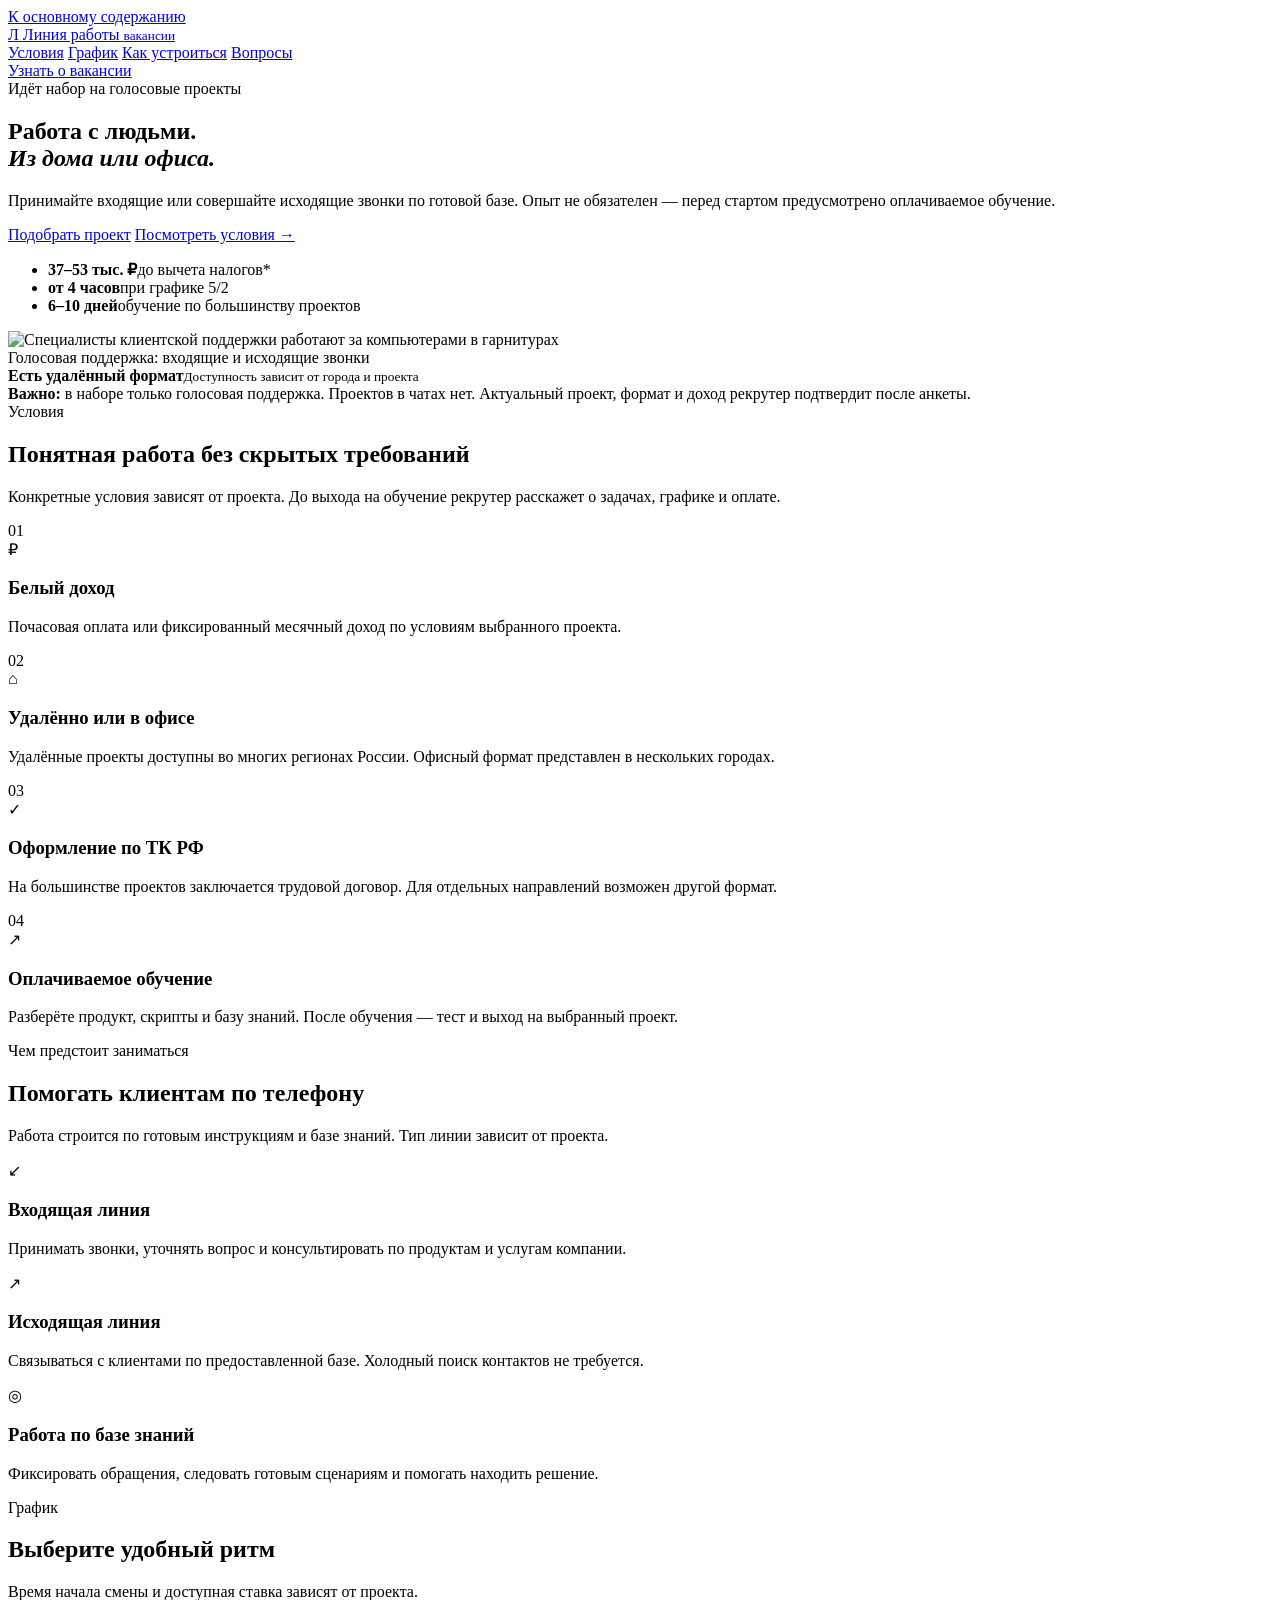
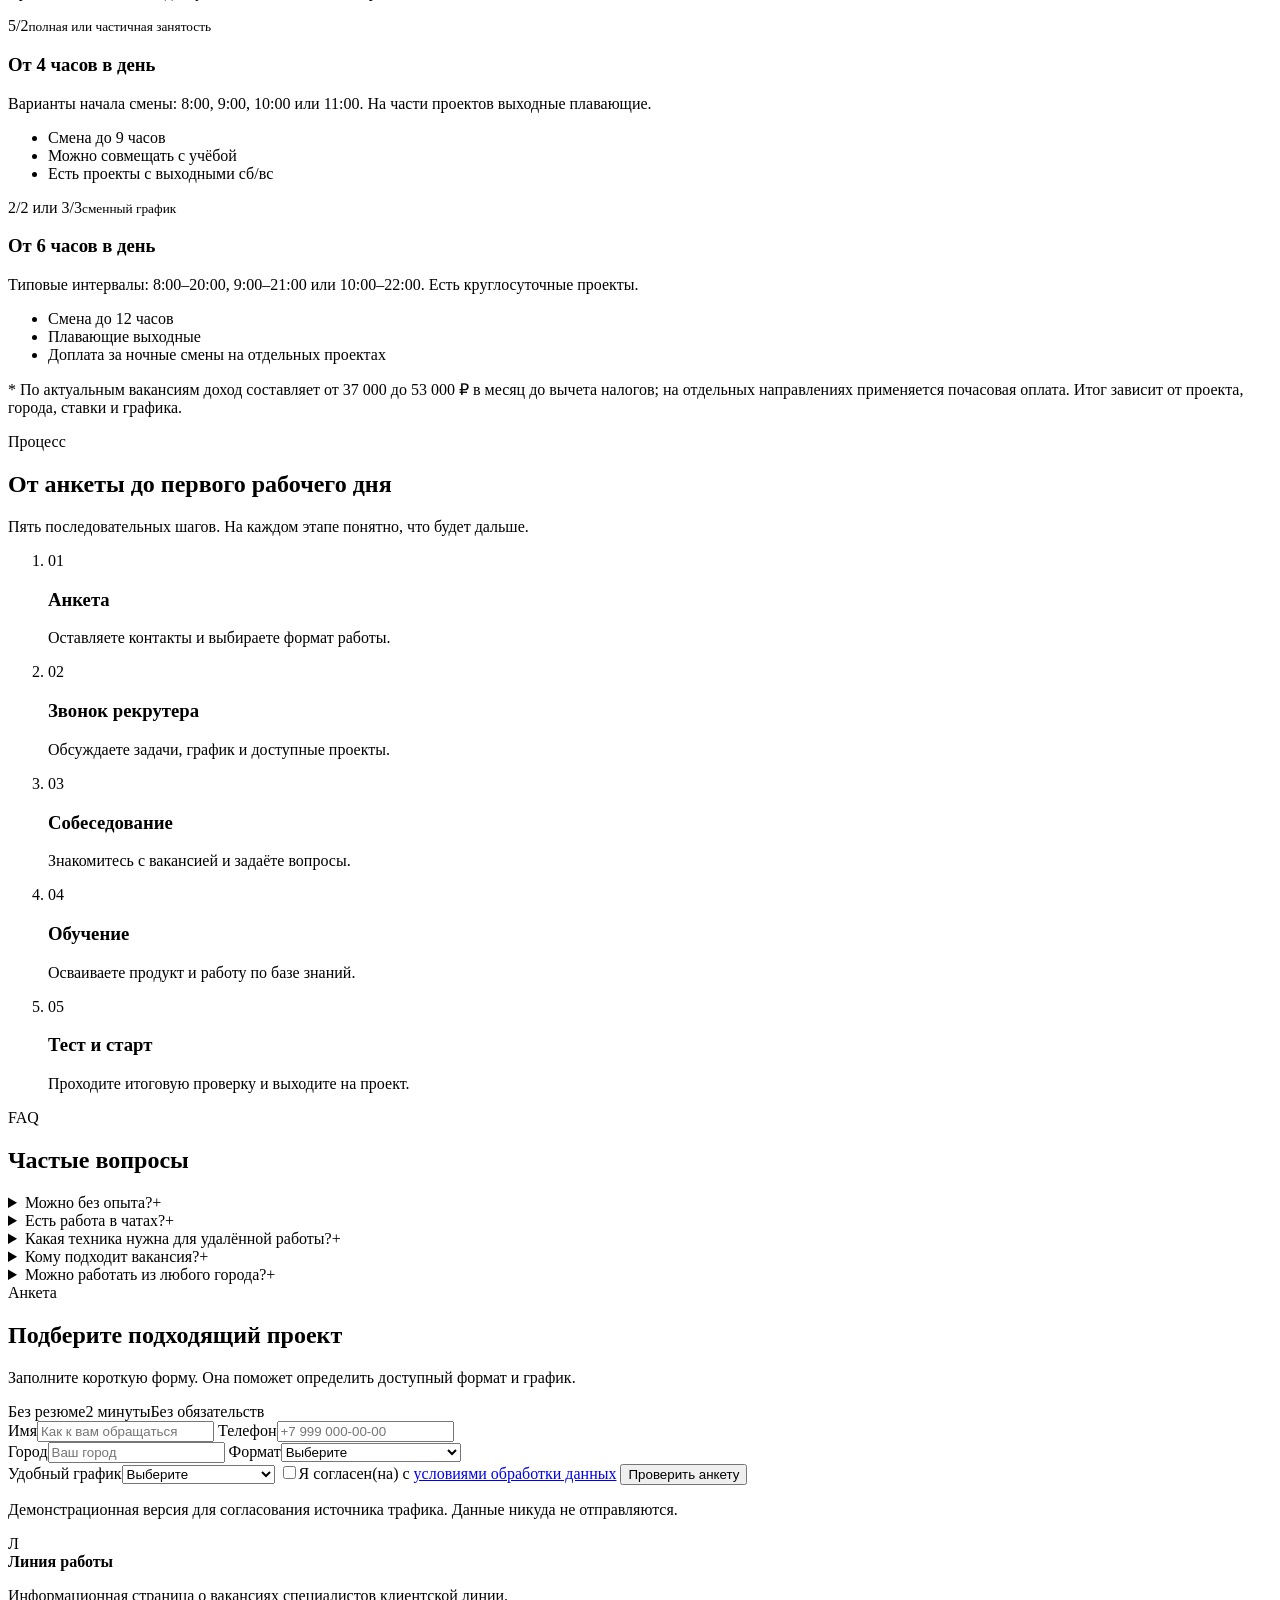
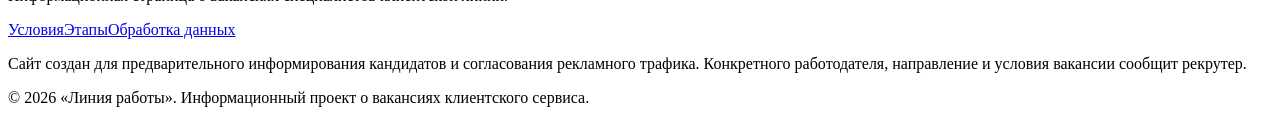
==== index.html @ 948e5751 "Добавить index.html" ====
<!doctype html>
<html lang="ru">
<head>
  <meta charset="utf-8">
  <meta name="viewport" content="width=device-width, initial-scale=1">
  <meta name="description" content="Вакансии специалистов клиентской линии: удалённо или в офисе, официальное оформление, оплачиваемое обучение и гибкий график.">
  <title>Линия работы — вакансии клиентского сервиса</title>
  <link rel="preconnect" href="https://fonts.googleapis.com">
  <link rel="preconnect" href="https://fonts.gstatic.com" crossorigin>
  <link href="https://fonts.googleapis.com/css2?family=Manrope:wght@400;500;600;700;800&display=swap" rel="stylesheet">
  <link rel="icon" type="image/svg+xml" href="data:image/svg+xml,%3Csvg xmlns='http://www.w3.org/2000/svg' viewBox='0 0 64 64'%3E%3Crect width='64' height='64' rx='16' fill='%23105C4A'/%3E%3Cpath d='M17 35a15 15 0 0 1 30 0v9a6 6 0 0 1-6 6h-5v-7h4v-8a8 8 0 0 0-16 0v8h4v7h-5a6 6 0 0 1-6-6z' fill='white'/%3E%3C/svg%3E">
  <link rel="stylesheet" href="styles.css">
</head>
<body>
  <a class="skip-link" href="#main">К основному содержанию</a>

  <header class="site-header">
    <a class="brand" href="#top" aria-label="В начало страницы">
      <span class="brand-mark" aria-hidden="true">Л</span>
      <span>Линия работы <small>вакансии</small></span>
    </a>
    <nav aria-label="Основная навигация">
      <a href="#conditions">Условия</a>
      <a href="#schedule">График</a>
      <a href="#steps">Как устроиться</a>
      <a href="#faq">Вопросы</a>
    </nav>
    <a class="button button-small" href="#application">Узнать о вакансии</a>
  </header>

  <main id="main">
    <section class="hero" id="top">
      <div class="hero-copy">
        <div class="eyebrow"><span></span> Идёт набор на голосовые проекты</div>
        <h1>Работа с людьми.<br><em>Из дома или офиса.</em></h1>
        <p class="hero-lead">Принимайте входящие или совершайте исходящие звонки по готовой базе. Опыт не обязателен — перед стартом предусмотрено оплачиваемое обучение.</p>
        <div class="hero-actions">
          <a class="button" href="#application">Подобрать проект</a>
          <a class="text-link" href="#conditions">Посмотреть условия <span>→</span></a>
        </div>
        <ul class="hero-facts" aria-label="Главные условия">
          <li><strong>37–53 тыс. ₽</strong><span>до вычета налогов*</span></li>
          <li><strong>от 4 часов</strong><span>при графике 5/2</span></li>
          <li><strong>6–10 дней</strong><span>обучение по большинству проектов</span></li>
        </ul>
      </div>

      <div class="hero-visual">
        <div class="photo-frame">
          <img src="assets/support-team-v2.png" alt="Специалисты клиентской поддержки работают за компьютерами в гарнитурах" width="1536" height="1024">
          <div class="photo-caption">Голосовая поддержка: входящие и исходящие звонки</div>
        </div>
        <div class="availability-card">
          <span class="availability-dot" aria-hidden="true"></span>
          <div><strong>Есть удалённый формат</strong><small>Доступность зависит от города и проекта</small></div>
        </div>
        <div class="wave-card" aria-hidden="true">
          <span></span><span></span><span></span><span></span><span></span><span></span><span></span>
        </div>
      </div>
    </section>

    <section class="notice" aria-label="Важная информация">
      <strong>Важно:</strong> в наборе только голосовая поддержка. Проектов в чатах нет. Актуальный проект, формат и доход рекрутер подтвердит после анкеты.
    </section>

    <section class="section" id="conditions">
      <div class="section-heading">
        <div><span class="kicker">Условия</span><h2>Понятная работа без скрытых требований</h2></div>
        <p>Конкретные условия зависят от проекта. До выхода на обучение рекрутер расскажет о задачах, графике и оплате.</p>
      </div>
      <div class="benefit-grid">
        <article class="benefit-card featured">
          <span class="card-number">01</span>
          <div class="icon-circle" aria-hidden="true">₽</div>
          <h3>Белый доход</h3>
          <p>Почасовая оплата или фиксированный месячный доход по условиям выбранного проекта.</p>
        </article>
        <article class="benefit-card">
          <span class="card-number">02</span>
          <div class="icon-circle" aria-hidden="true">⌂</div>
          <h3>Удалённо или в офисе</h3>
          <p>Удалённые проекты доступны во многих регионах России. Офисный формат представлен в нескольких городах.</p>
        </article>
        <article class="benefit-card">
          <span class="card-number">03</span>
          <div class="icon-circle" aria-hidden="true">✓</div>
          <h3>Оформление по ТК РФ</h3>
          <p>На большинстве проектов заключается трудовой договор. Для отдельных направлений возможен другой формат.</p>
        </article>
        <article class="benefit-card">
          <span class="card-number">04</span>
          <div class="icon-circle" aria-hidden="true">↗</div>
          <h3>Оплачиваемое обучение</h3>
          <p>Разберёте продукт, скрипты и базу знаний. После обучения — тест и выход на выбранный проект.</p>
        </article>
      </div>
    </section>

    <section class="section work-section">
      <div class="work-intro">
        <span class="kicker">Чем предстоит заниматься</span>
        <h2>Помогать клиентам по телефону</h2>
        <p>Работа строится по готовым инструкциям и базе знаний. Тип линии зависит от проекта.</p>
      </div>
      <div class="task-list">
        <article>
          <div class="task-icon"><span>↙</span></div>
          <div><h3>Входящая линия</h3><p>Принимать звонки, уточнять вопрос и консультировать по продуктам и услугам компании.</p></div>
        </article>
        <article>
          <div class="task-icon"><span>↗</span></div>
          <div><h3>Исходящая линия</h3><p>Связываться с клиентами по предоставленной базе. Холодный поиск контактов не требуется.</p></div>
        </article>
        <article>
          <div class="task-icon"><span>◎</span></div>
          <div><h3>Работа по базе знаний</h3><p>Фиксировать обращения, следовать готовым сценариям и помогать находить решение.</p></div>
        </article>
      </div>
    </section>

    <section class="section schedule-section" id="schedule">
      <div class="section-heading compact">
        <div><span class="kicker">График</span><h2>Выберите удобный ритм</h2></div>
        <p>Время начала смены и доступная ставка зависят от проекта.</p>
      </div>
      <div class="schedule-grid">
        <article class="schedule-card">
          <div class="schedule-top"><span>5/2</span><small>полная или частичная занятость</small></div>
          <h3>От 4 часов в день</h3>
          <p>Варианты начала смены: 8:00, 9:00, 10:00 или 11:00. На части проектов выходные плавающие.</p>
          <ul><li>Смена до 9 часов</li><li>Можно совмещать с учёбой</li><li>Есть проекты с выходными сб/вс</li></ul>
        </article>
        <article class="schedule-card dark">
          <div class="schedule-top"><span>2/2 или 3/3</span><small>сменный график</small></div>
          <h3>От 6 часов в день</h3>
          <p>Типовые интервалы: 8:00–20:00, 9:00–21:00 или 10:00–22:00. Есть круглосуточные проекты.</p>
          <ul><li>Смена до 12 часов</li><li>Плавающие выходные</li><li>Доплата за ночные смены на отдельных проектах</li></ul>
        </article>
      </div>
      <p class="fine-print">* По актуальным вакансиям доход составляет от 37 000 до 53 000 ₽ в месяц до вычета налогов; на отдельных направлениях применяется почасовая оплата. Итог зависит от проекта, города, ставки и графика.</p>
    </section>

    <section class="section steps-section" id="steps">
      <div class="section-heading compact">
        <div><span class="kicker">Процесс</span><h2>От анкеты до первого рабочего дня</h2></div>
        <p>Пять последовательных шагов. На каждом этапе понятно, что будет дальше.</p>
      </div>
      <ol class="steps">
        <li><span>01</span><div><h3>Анкета</h3><p>Оставляете контакты и выбираете формат работы.</p></div></li>
        <li><span>02</span><div><h3>Звонок рекрутера</h3><p>Обсуждаете задачи, график и доступные проекты.</p></div></li>
        <li><span>03</span><div><h3>Собеседование</h3><p>Знакомитесь с вакансией и задаёте вопросы.</p></div></li>
        <li><span>04</span><div><h3>Обучение</h3><p>Осваиваете продукт и работу по базе знаний.</p></div></li>
        <li><span>05</span><div><h3>Тест и старт</h3><p>Проходите итоговую проверку и выходите на проект.</p></div></li>
      </ol>
    </section>

    <section class="section faq-section" id="faq">
      <div class="section-heading compact">
        <div><span class="kicker">FAQ</span><h2>Частые вопросы</h2></div>
      </div>
      <div class="faq-list">
        <details><summary>Можно без опыта?<span>+</span></summary><p>Да. Для стартовых позиций предусмотрено обучение. Важны грамотная речь, базовое владение компьютером и готовность общаться с людьми.</p></details>
        <details><summary>Есть работа в чатах?<span>+</span></summary><p>Нет. В рамках этого набора доступны только голосовые проекты: входящие, исходящие или смешанные звонки.</p></details>
        <details><summary>Какая техника нужна для удалённой работы?<span>+</span></summary><p>Нужны компьютер или ноутбук, гарнитура и стабильный интернет. Точные технические требования сообщит рекрутер по выбранному проекту.</p></details>
        <details><summary>Кому подходит вакансия?<span>+</span></summary><p>Большинство проектов рассчитано на кандидатов от 18 до 50 лет. Для отдельных направлений диапазон и дополнительные требования могут отличаться.</p></details>
        <details><summary>Можно работать из любого города?<span>+</span></summary><p>Удалённый формат доступен во многих городах России, но есть регионы-исключения. Рекрутер проверит доступность по вашему городу.</p></details>
      </div>
    </section>

    <section class="application-section" id="application">
      <div class="application-copy">
        <span class="kicker light">Анкета</span>
        <h2>Подберите подходящий проект</h2>
        <p>Заполните короткую форму. Она поможет определить доступный формат и график.</p>
        <div class="application-points"><span>Без резюме</span><span>2 минуты</span><span>Без обязательств</span></div>
      </div>
      <form class="application-form" id="lead-form" novalidate>
        <div class="form-row">
          <label>Имя<input type="text" name="name" autocomplete="name" placeholder="Как к вам обращаться" required></label>
          <label>Телефон<input type="tel" name="phone" autocomplete="tel" inputmode="tel" placeholder="+7 999 000-00-00" required></label>
        </div>
        <div class="form-row">
          <label>Город<input type="text" name="city" autocomplete="address-level2" placeholder="Ваш город" required></label>
          <label>Формат<select name="format" required><option value="">Выберите</option><option>Удалённо</option><option>В офисе</option><option>Готов(а) рассмотреть оба</option></select></label>
        </div>
        <label>Удобный график<select name="schedule" required><option value="">Выберите</option><option>5/2</option><option>2/2</option><option>3/3</option><option>Частичная занятость</option></select></label>
        <label class="consent"><input type="checkbox" name="consent" required><span>Я согласен(на) с <a href="privacy.html">условиями обработки данных</a></span></label>
        <button class="button submit-button" type="submit">Проверить анкету</button>
        <p class="form-note">Демонстрационная версия для согласования источника трафика. Данные никуда не отправляются.</p>
        <div class="form-message" id="form-message" role="status" aria-live="polite"></div>
      </form>
    </section>
  </main>

  <footer>
    <div class="footer-brand"><span class="brand-mark" aria-hidden="true">Л</span><div><strong>Линия работы</strong><p>Информационная страница о вакансиях специалистов клиентской линии.</p></div></div>
    <div class="footer-links"><a href="#conditions">Условия</a><a href="#steps">Этапы</a><a href="privacy.html">Обработка данных</a></div>
    <p class="disclaimer">Сайт создан для предварительного информирования кандидатов и согласования рекламного трафика. Конкретного работодателя, направление и условия вакансии сообщит рекрутер.</p>
    <p class="copyright">© 2026 «Линия работы». Информационный проект о вакансиях клиентского сервиса.</p>
  </footer>

  <script src="script.js"></script>
</body>
</html>
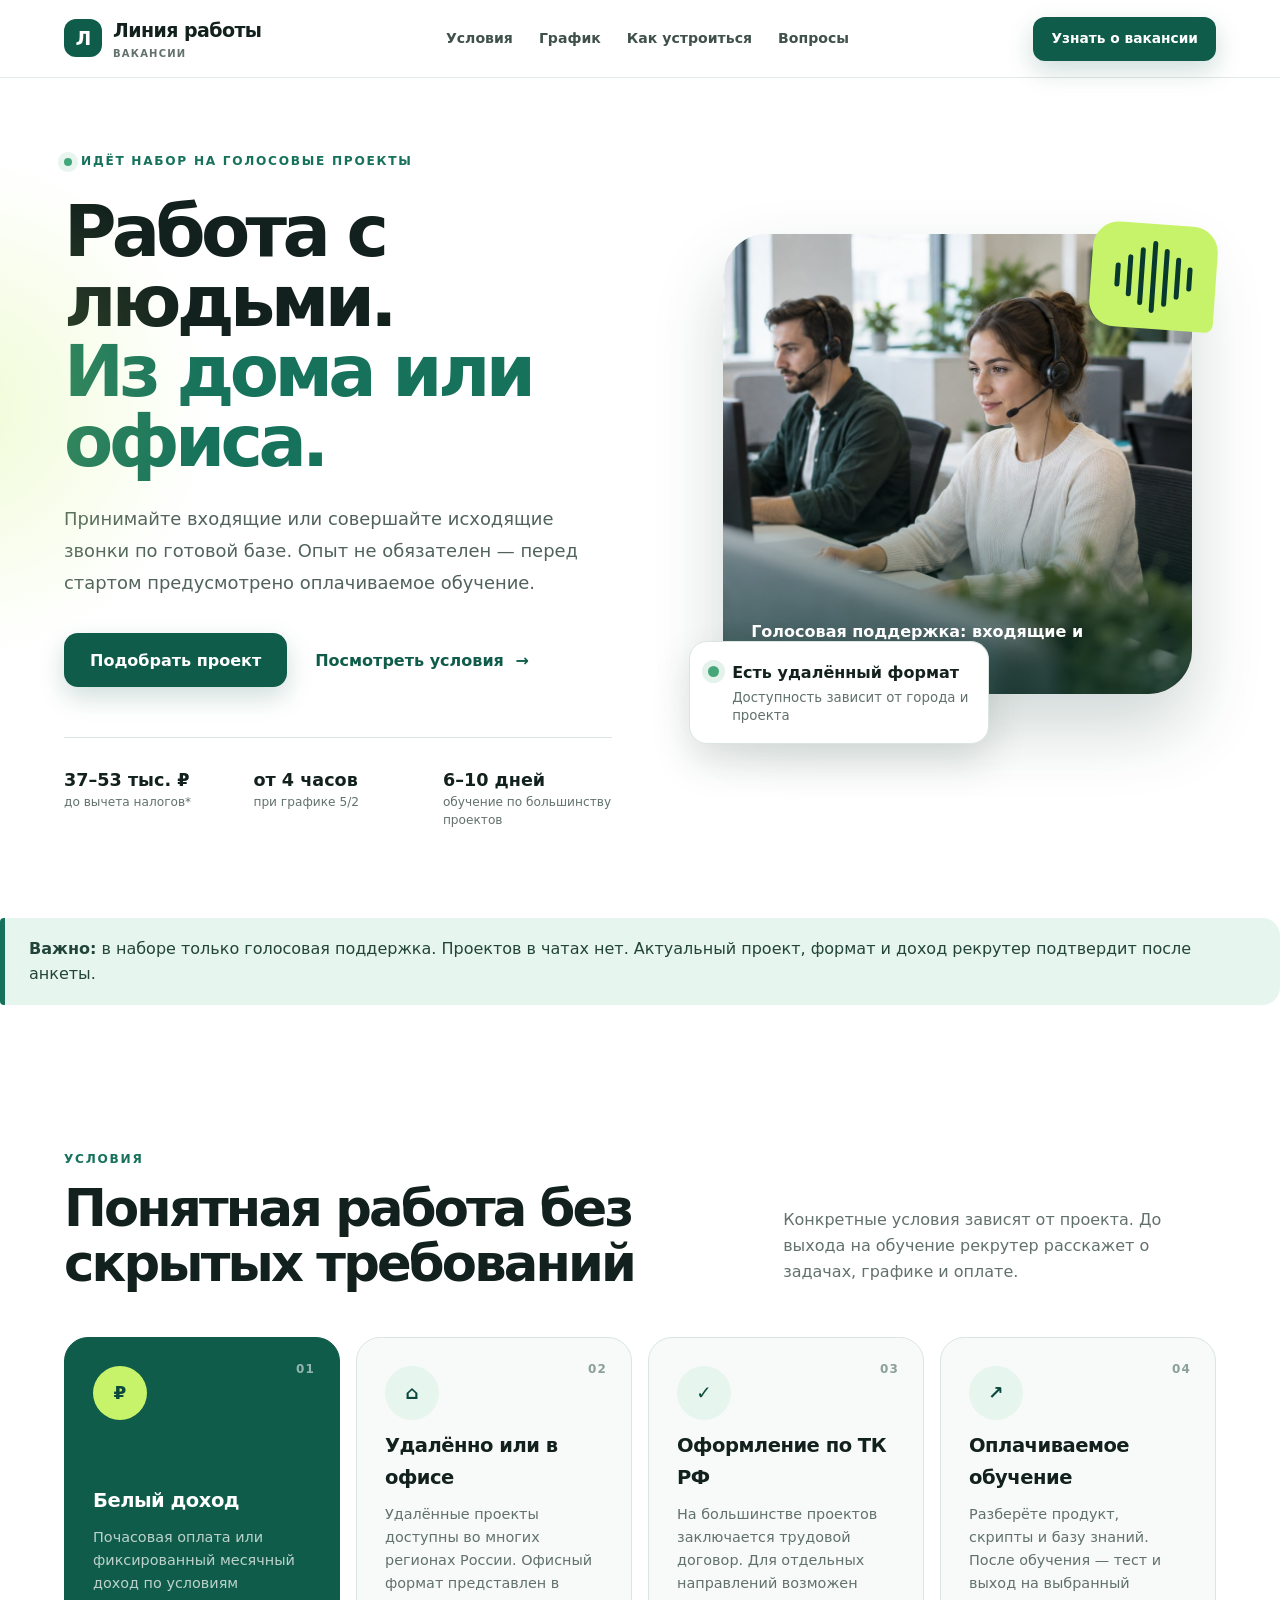
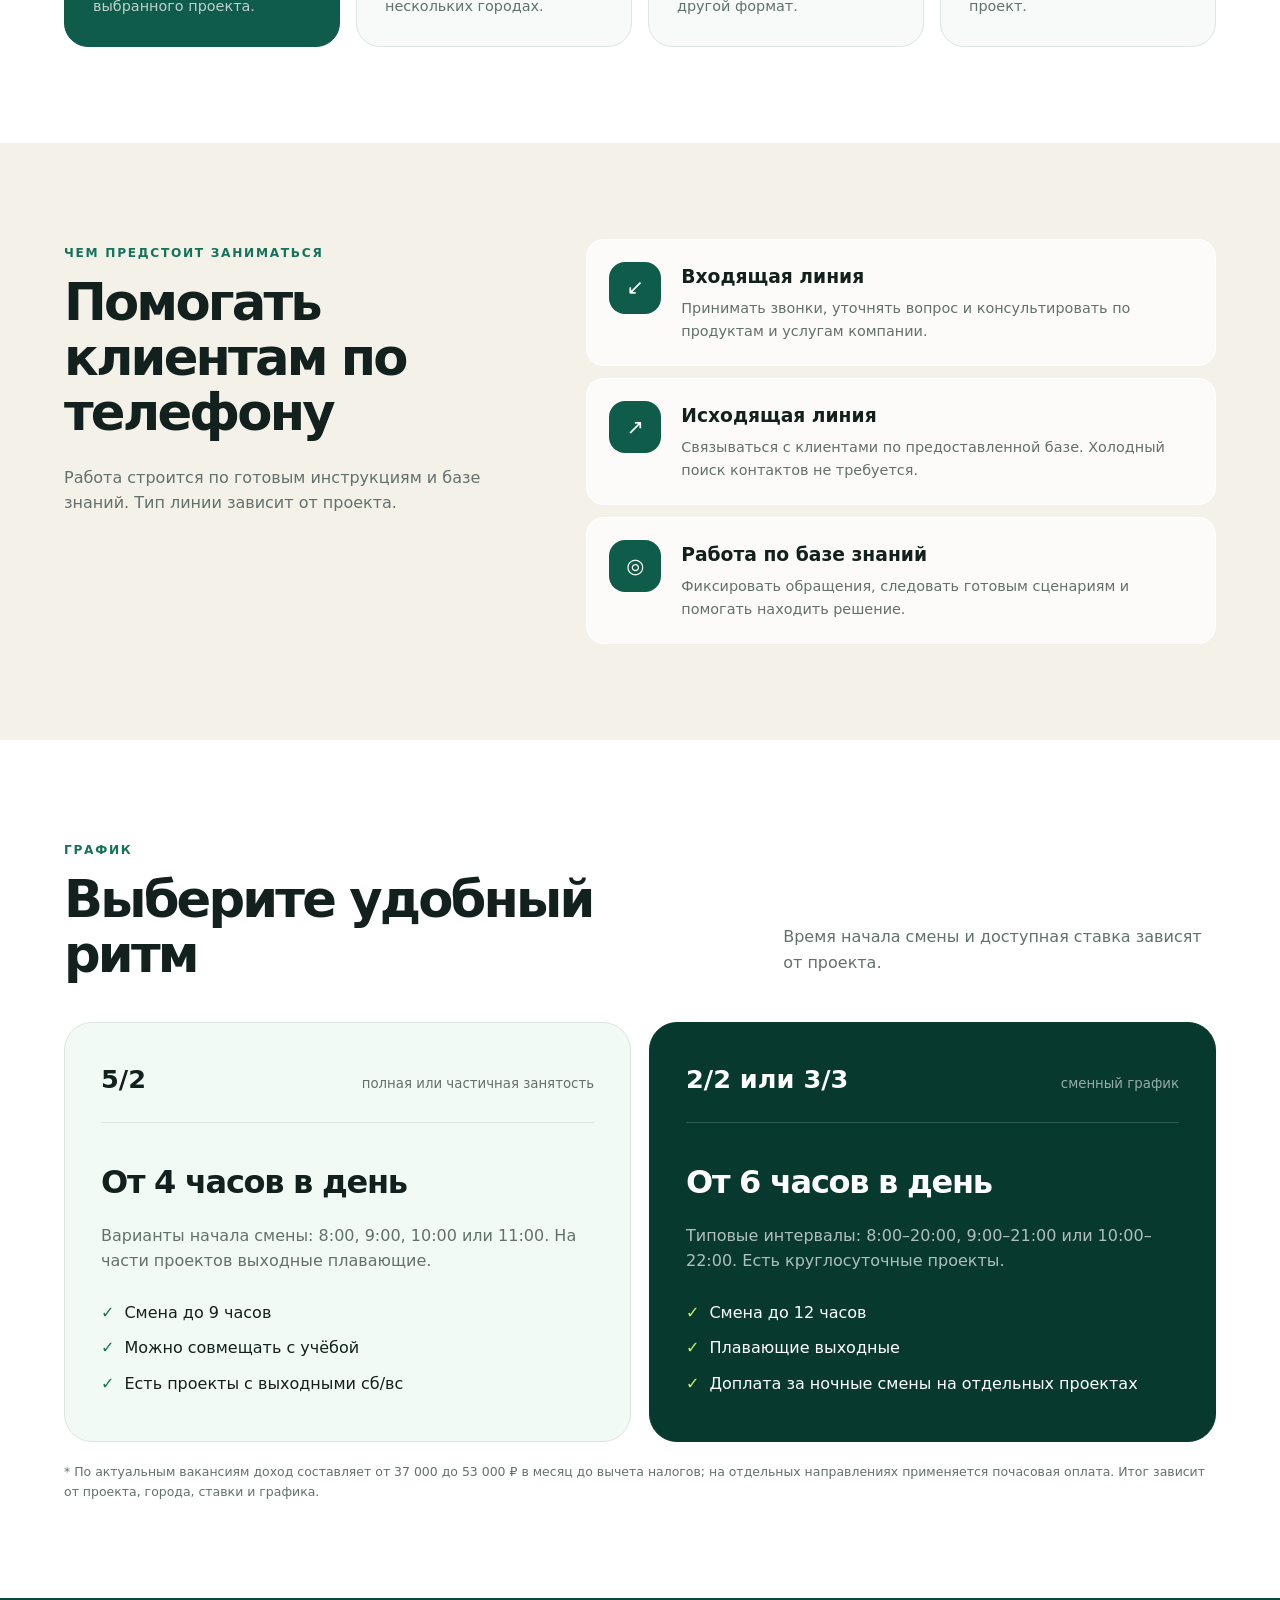
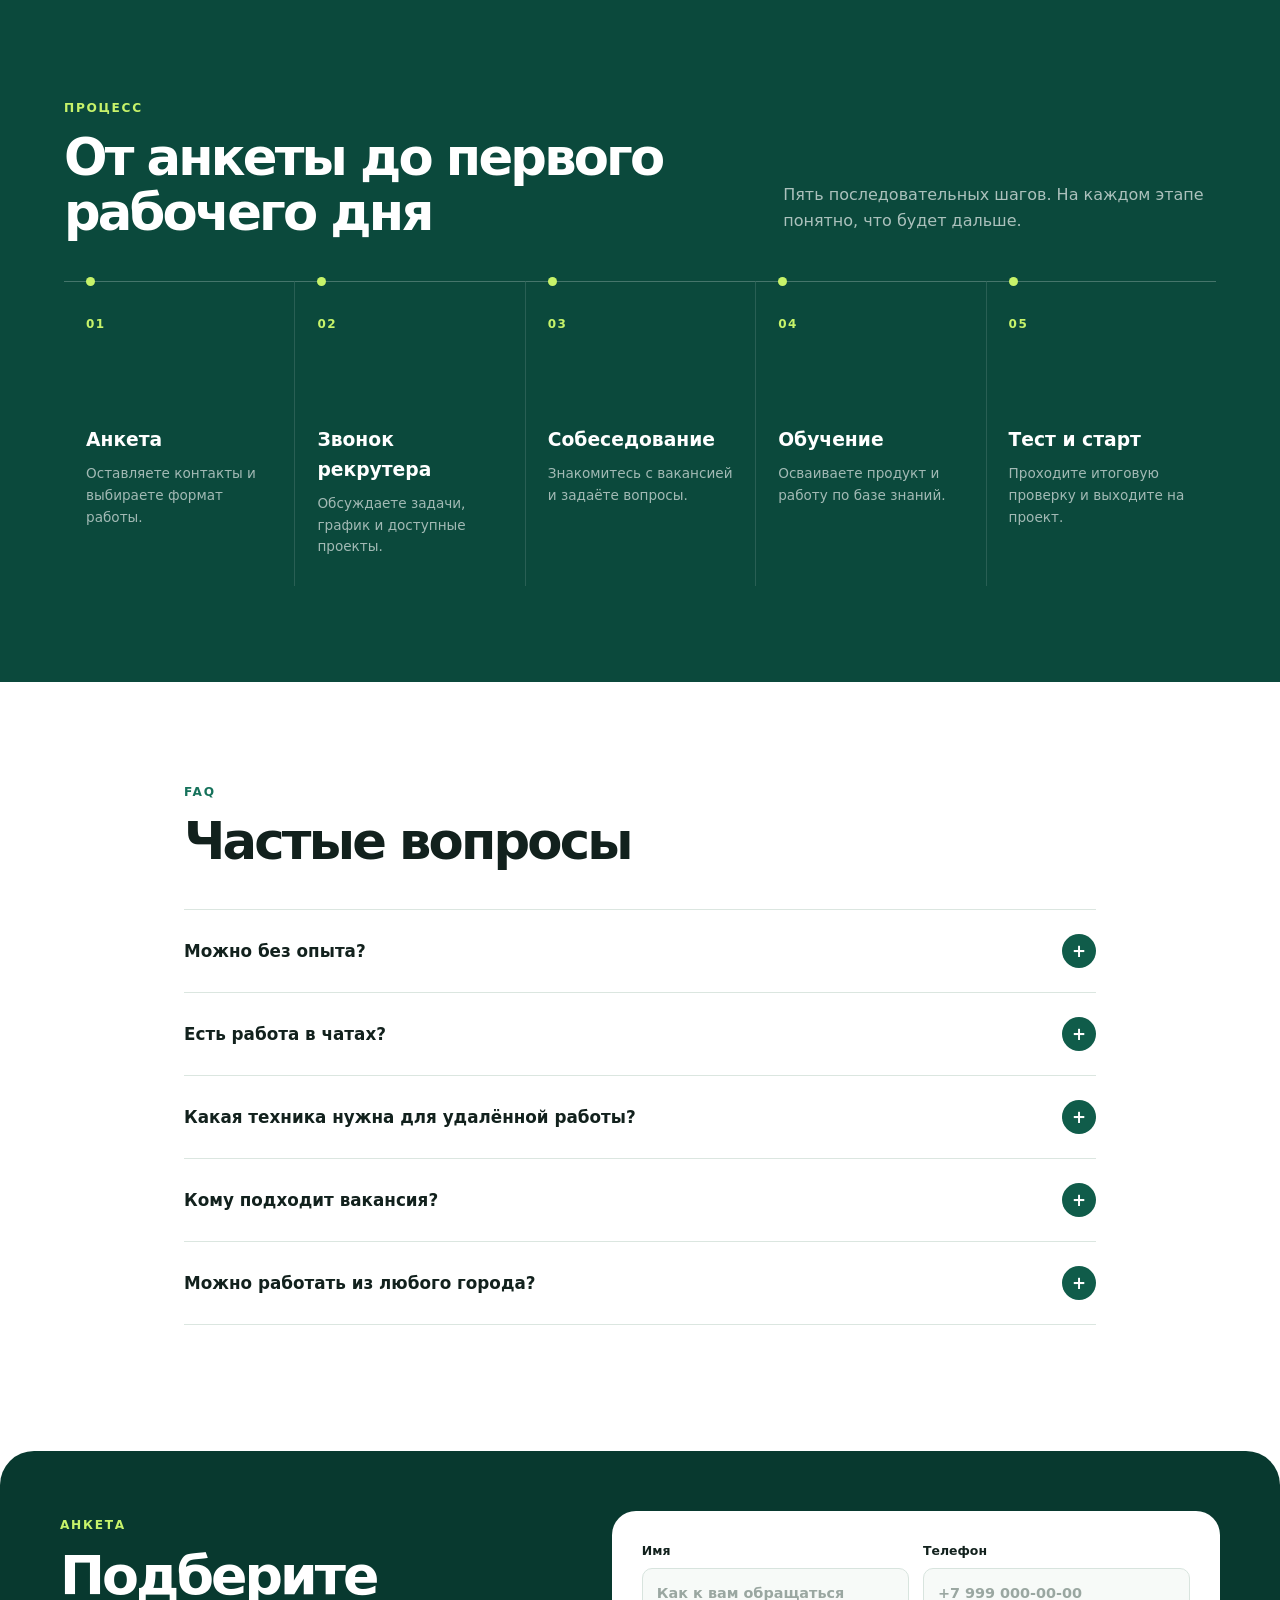
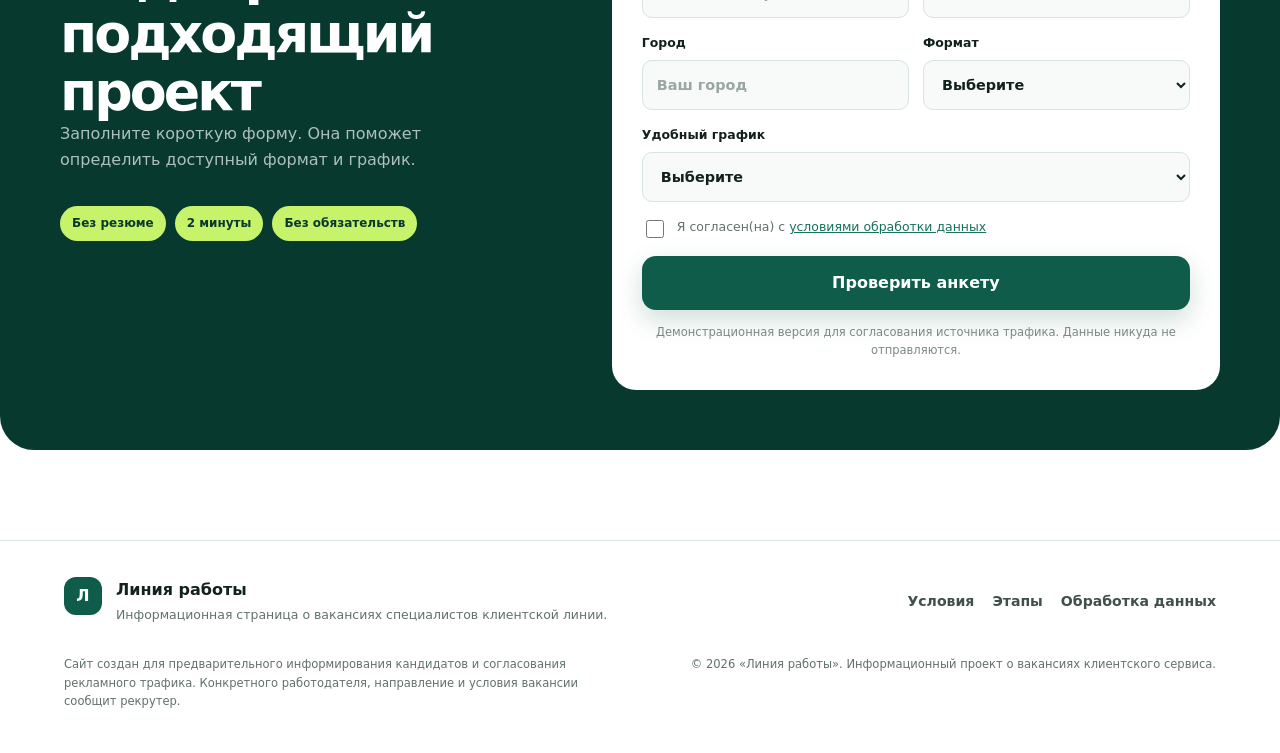
==== commit 0f713801: "Оптимизировать изображение главного экрана" ====
--- a/index.html
+++ b/index.html
@@ -47,7 +47,7 @@
 
       <div class="hero-visual">
         <div class="photo-frame">
-          <img src="assets/support-team-v2.png" alt="Специалисты клиентской поддержки работают за компьютерами в гарнитурах" width="1536" height="1024">
+          <img src="assets/support-team-v2.jpg" alt="Специалисты клиентской поддержки работают за компьютерами в гарнитурах" width="1400" height="933">
           <div class="photo-caption">Голосовая поддержка: входящие и исходящие звонки</div>
         </div>
         <div class="availability-card">
--- a/styles.css
+++ b/styles.css
@@ -0,0 +1,217 @@
+:root {
+  --green-950: #08392f;
+  --green-900: #0b493c;
+  --green-800: #105c4a;
+  --green-700: #16725b;
+  --lime: #c7f36a;
+  --mint: #e6f5ed;
+  --mint-2: #f2faf6;
+  --ink: #12211d;
+  --muted: #62716b;
+  --line: #dbe6e0;
+  --paper: #ffffff;
+  --sand: #f4f1e9;
+  --radius: 28px;
+}
+
+* { box-sizing: border-box; }
+html { scroll-behavior: smooth; }
+body { margin: 0; color: var(--ink); background: var(--paper); font-family: "Manrope", system-ui, sans-serif; font-size: 16px; line-height: 1.6; }
+img { max-width: 100%; display: block; }
+a { color: inherit; }
+.skip-link { position: fixed; top: -100px; left: 20px; z-index: 100; padding: 12px 18px; background: white; border-radius: 8px; }
+.skip-link:focus { top: 20px; }
+
+.site-header { position: sticky; top: 0; z-index: 50; max-width: 1440px; margin: 0 auto; min-height: 78px; padding: 14px 5vw; display: flex; align-items: center; justify-content: space-between; gap: 28px; background: rgba(255,255,255,.92); border-bottom: 1px solid rgba(219,230,224,.8); backdrop-filter: blur(16px); }
+.brand { display: inline-flex; align-items: center; gap: 11px; text-decoration: none; font-size: 19px; font-weight: 800; letter-spacing: -.03em; white-space: nowrap; }
+.brand small { display: block; color: var(--muted); font-size: 10px; font-weight: 600; letter-spacing: .12em; text-transform: uppercase; }
+.brand-mark { display: inline-grid; width: 38px; height: 38px; place-items: center; color: white; background: var(--green-800); border-radius: 12px; font-weight: 800; }
+nav { display: flex; align-items: center; gap: 26px; }
+nav a, .footer-links a { color: #40514a; text-decoration: none; font-size: .88rem; font-weight: 600; }
+nav a:hover, .footer-links a:hover { color: var(--green-700); }
+
+.button { display: inline-flex; min-height: 54px; padding: 0 26px; align-items: center; justify-content: center; border: 0; border-radius: 14px; color: white; background: var(--green-800); box-shadow: 0 10px 26px rgba(16,92,74,.2); text-decoration: none; font: inherit; font-weight: 700; cursor: pointer; transition: transform .2s ease, background .2s ease, box-shadow .2s ease; }
+.button:hover { transform: translateY(-2px); background: var(--green-700); box-shadow: 0 14px 30px rgba(16,92,74,.26); }
+.button:focus-visible, a:focus-visible, summary:focus-visible, input:focus-visible, select:focus-visible { outline: 3px solid rgba(199,243,106,.9); outline-offset: 3px; }
+.button-small { min-height: 44px; padding: 0 18px; border-radius: 12px; font-size: .86rem; }
+
+.hero { position: relative; max-width: 1440px; min-height: 680px; margin: 0 auto; padding: 70px 5vw 88px; display: grid; grid-template-columns: 1.02fr .98fr; align-items: center; gap: 6vw; overflow: hidden; }
+.hero::before { content: ""; position: absolute; width: 520px; height: 520px; left: -300px; top: 70px; background: radial-gradient(circle, rgba(199,243,106,.28), transparent 68%); pointer-events: none; }
+.eyebrow, .kicker { color: var(--green-700); font-size: .76rem; font-weight: 800; letter-spacing: .14em; text-transform: uppercase; }
+.eyebrow { display: inline-flex; align-items: center; gap: 9px; }
+.eyebrow span { width: 8px; height: 8px; background: #42a879; border-radius: 50%; box-shadow: 0 0 0 6px rgba(66,168,121,.12); }
+h1, h2, h3, p { margin-top: 0; }
+h1 { max-width: 760px; margin: 22px 0 26px; font-size: clamp(3rem, 5.6vw, 5.6rem); line-height: .98; letter-spacing: -.065em; }
+h1 em { color: var(--green-700); font-style: normal; }
+.hero-lead { max-width: 630px; color: #50625b; font-size: 1.12rem; line-height: 1.8; }
+.hero-actions { display: flex; align-items: center; gap: 28px; margin-top: 34px; }
+.text-link { color: var(--green-800); text-decoration: none; font-weight: 700; }
+.text-link span { display: inline-block; margin-left: 6px; transition: transform .2s; }
+.text-link:hover span { transform: translateX(4px); }
+.hero-facts { display: grid; grid-template-columns: repeat(3, 1fr); gap: 20px; margin: 50px 0 0; padding: 28px 0 0; border-top: 1px solid var(--line); list-style: none; }
+.hero-facts strong, .hero-facts span { display: block; }
+.hero-facts strong { font-size: 1.1rem; }
+.hero-facts span { color: var(--muted); font-size: .76rem; line-height: 1.45; }
+
+.hero-visual { position: relative; min-height: 530px; }
+.photo-frame { position: absolute; inset: 10px 24px 60px 34px; overflow: hidden; border-radius: 44px 10px 44px 44px; box-shadow: 0 34px 70px rgba(21,60,48,.2); }
+.photo-frame::after { content: ""; position: absolute; inset: 0; background: linear-gradient(180deg, transparent 50%, rgba(7,45,37,.72)); }
+.photo-frame img { width: 100%; height: 100%; object-fit: cover; }
+.photo-caption { position: absolute; left: 28px; right: 28px; bottom: 24px; z-index: 1; color: white; font-weight: 700; }
+.availability-card { position: absolute; left: 0; bottom: 10px; z-index: 2; width: 300px; padding: 18px; display: flex; align-items: flex-start; gap: 13px; background: white; border: 1px solid var(--line); border-radius: 18px; box-shadow: 0 18px 38px rgba(24,58,47,.15); }
+.availability-card strong, .availability-card small { display: block; }
+.availability-card small { margin-top: 3px; color: var(--muted); line-height: 1.35; }
+.availability-dot { flex: 0 0 auto; width: 11px; height: 11px; margin-top: 6px; border-radius: 50%; background: #45a679; box-shadow: 0 0 0 6px rgba(69,166,121,.14); }
+.wave-card { position: absolute; top: 0; right: 0; z-index: 3; width: 125px; height: 105px; display: flex; align-items: center; justify-content: center; gap: 7px; background: var(--lime); border-radius: 26px 26px 8px 26px; transform: rotate(4deg); }
+.wave-card span { width: 5px; height: 24px; background: var(--green-950); border-radius: 10px; }
+.wave-card span:nth-child(2), .wave-card span:nth-child(6) { height: 42px; }
+.wave-card span:nth-child(3), .wave-card span:nth-child(5) { height: 58px; }
+.wave-card span:nth-child(4) { height: 72px; }
+
+.notice { max-width: 1290px; margin: 0 auto 44px; padding: 18px 24px; color: #23443a; background: var(--mint); border-left: 5px solid var(--green-700); border-radius: 4px 18px 18px 4px; }
+.section { max-width: 1290px; margin: 0 auto; padding: 96px 5vw; }
+.section-heading { display: grid; grid-template-columns: 1.2fr .8fr; align-items: end; gap: 70px; margin-bottom: 46px; }
+.section-heading.compact { margin-bottom: 40px; }
+h2 { margin: 10px 0 0; font-size: clamp(2.25rem, 4vw, 4rem); line-height: 1.08; letter-spacing: -.055em; }
+.section-heading p { max-width: 470px; margin-bottom: 7px; color: var(--muted); }
+
+.benefit-grid { display: grid; grid-template-columns: repeat(4, 1fr); gap: 16px; }
+.benefit-card { position: relative; min-height: 310px; padding: 28px; display: flex; flex-direction: column; justify-content: flex-end; background: #f7faf8; border: 1px solid var(--line); border-radius: 24px; transition: transform .22s ease, box-shadow .22s ease; }
+.benefit-card:hover { transform: translateY(-5px); box-shadow: 0 18px 40px rgba(26,72,58,.09); }
+.benefit-card.featured { color: white; background: var(--green-800); border-color: var(--green-800); }
+.benefit-card .card-number { position: absolute; top: 22px; right: 24px; color: #8ba097; font-size: .75rem; font-weight: 800; letter-spacing: .1em; }
+.benefit-card.featured .card-number { color: rgba(255,255,255,.55); }
+.icon-circle { position: absolute; top: 28px; left: 28px; width: 54px; height: 54px; display: grid; place-items: center; color: var(--green-900); background: var(--mint); border-radius: 50%; font-size: 1.15rem; font-weight: 800; }
+.featured .icon-circle { background: var(--lime); }
+.benefit-card h3 { margin-bottom: 10px; font-size: 1.22rem; letter-spacing: -.025em; }
+.benefit-card p { margin-bottom: 0; color: var(--muted); font-size: .9rem; }
+.benefit-card.featured p { color: rgba(255,255,255,.72); }
+
+.work-section { max-width: none; padding-left: max(5vw, calc((100vw - 1290px)/2 + 5vw)); padding-right: max(5vw, calc((100vw - 1290px)/2 + 5vw)); display: grid; grid-template-columns: .8fr 1.2fr; gap: 8vw; background: var(--sand); }
+.work-intro p { max-width: 440px; margin-top: 24px; color: var(--muted); }
+.task-list { display: grid; gap: 12px; }
+.task-list article { padding: 22px; display: grid; grid-template-columns: 54px 1fr; gap: 18px; background: rgba(255,255,255,.72); border: 1px solid rgba(255,255,255,.9); border-radius: 18px; }
+.task-list h3 { margin-bottom: 5px; }
+.task-list p { margin-bottom: 0; color: var(--muted); font-size: .9rem; }
+.task-icon { width: 52px; height: 52px; display: grid; place-items: center; color: white; background: var(--green-800); border-radius: 16px; font-size: 1.3rem; }
+
+.schedule-grid { display: grid; grid-template-columns: 1fr 1fr; gap: 18px; }
+.schedule-card { min-height: 420px; padding: 36px; background: var(--mint-2); border: 1px solid var(--line); border-radius: 28px; }
+.schedule-card.dark { color: white; background: var(--green-950); border-color: var(--green-950); }
+.schedule-top { display: flex; align-items: baseline; justify-content: space-between; gap: 20px; padding-bottom: 22px; border-bottom: 1px solid var(--line); }
+.dark .schedule-top { border-color: rgba(255,255,255,.16); }
+.schedule-top span { font-size: 1.6rem; font-weight: 800; }
+.schedule-top small { color: var(--muted); text-align: right; }
+.dark .schedule-top small { color: rgba(255,255,255,.58); }
+.schedule-card h3 { margin: 34px 0 14px; font-size: 2rem; letter-spacing: -.04em; }
+.schedule-card p { color: var(--muted); }
+.dark p { color: rgba(255,255,255,.68); }
+.schedule-card ul { margin: 26px 0 0; padding: 0; display: grid; gap: 10px; list-style: none; }
+.schedule-card li::before { content: "✓"; margin-right: 10px; color: var(--green-700); font-weight: 800; }
+.dark li::before { color: var(--lime); }
+.fine-print { margin: 20px 0 0; color: var(--muted); font-size: .78rem; }
+
+.steps-section { max-width: none; color: white; background: var(--green-900); }
+.steps-section .section-heading { max-width: 1160px; margin-left: auto; margin-right: auto; }
+.steps-section .kicker { color: var(--lime); }
+.steps-section .section-heading p { color: rgba(255,255,255,.66); }
+.steps { max-width: 1160px; margin: 0 auto; padding: 0; display: grid; grid-template-columns: repeat(5, 1fr); list-style: none; counter-reset: step; }
+.steps li { position: relative; min-height: 260px; padding: 28px 22px; border-top: 1px solid rgba(255,255,255,.24); }
+.steps li::before { content: ""; position: absolute; top: -5px; left: 22px; width: 9px; height: 9px; background: var(--lime); border-radius: 50%; }
+.steps li + li { border-left: 1px solid rgba(255,255,255,.12); }
+.steps span { color: var(--lime); font-size: .75rem; font-weight: 800; letter-spacing: .12em; }
+.steps h3 { margin: 90px 0 8px; }
+.steps p { margin: 0; color: rgba(255,255,255,.62); font-size: .85rem; }
+
+.faq-section { max-width: 1040px; }
+.faq-list { border-top: 1px solid var(--line); }
+details { border-bottom: 1px solid var(--line); }
+summary { padding: 24px 0; display: flex; justify-content: space-between; gap: 20px; align-items: center; cursor: pointer; font-size: 1.05rem; font-weight: 700; list-style: none; }
+summary::-webkit-details-marker { display: none; }
+summary span { width: 34px; height: 34px; display: grid; place-items: center; color: white; background: var(--green-800); border-radius: 50%; transition: transform .2s; }
+details[open] summary span { transform: rotate(45deg); }
+details p { max-width: 760px; padding: 0 0 24px; color: var(--muted); }
+
+.application-section { max-width: 1290px; margin: 30px auto 90px; padding: 60px; display: grid; grid-template-columns: .85fr 1.15fr; gap: 8vw; color: white; background: var(--green-950); border-radius: 34px; }
+.kicker.light { color: var(--lime); }
+.application-copy h2 { font-size: clamp(2.4rem, 4.2vw, 4.2rem); }
+.application-copy > p { max-width: 450px; color: rgba(255,255,255,.68); }
+.application-points { margin-top: 34px; display: flex; flex-wrap: wrap; gap: 9px; }
+.application-points span { padding: 8px 12px; color: var(--green-950); background: var(--lime); border-radius: 999px; font-size: .75rem; font-weight: 800; }
+.application-form { padding: 30px; color: var(--ink); background: white; border-radius: 24px; }
+.form-row { display: grid; grid-template-columns: 1fr 1fr; gap: 14px; }
+label { display: block; margin-bottom: 15px; font-size: .78rem; font-weight: 800; }
+input, select { width: 100%; min-height: 50px; margin-top: 7px; padding: 0 14px; color: var(--ink); background: #f7faf8; border: 1px solid #d8e4de; border-radius: 10px; font: inherit; font-size: .9rem; }
+input::placeholder { color: #9aa7a1; }
+.consent { display: flex; align-items: flex-start; gap: 10px; color: var(--muted); font-weight: 500; }
+.consent input { width: 18px; min-height: 18px; margin-top: 3px; accent-color: var(--green-700); }
+.consent a { color: var(--green-700); }
+.submit-button { width: 100%; }
+.form-note { margin: 13px 0 0; color: #7b8983; font-size: .72rem; text-align: center; }
+.form-message { display: none; margin-top: 14px; padding: 12px; color: var(--green-900); background: var(--mint); border-radius: 10px; font-size: .84rem; }
+.form-message.error { color: #8b312c; background: #fff0ee; }
+
+footer { max-width: 1290px; margin: 0 auto; padding: 36px 5vw 42px; display: grid; grid-template-columns: 1fr 1fr; gap: 30px; border-top: 1px solid var(--line); }
+.footer-brand { display: flex; gap: 14px; }
+.footer-brand p { margin: 3px 0 0; color: var(--muted); font-size: .78rem; }
+.footer-links { display: flex; flex-wrap: wrap; justify-content: flex-end; align-items: center; gap: 18px; }
+.disclaimer, .copyright { margin: 0; color: var(--muted); font-size: .72rem; }
+.copyright { text-align: right; }
+
+.policy-page { min-height: 100vh; background: var(--mint-2); }
+.policy-shell { max-width: 820px; margin: 0 auto; padding: 80px 24px; }
+.policy-shell > a { display: inline-block; margin-bottom: 30px; color: var(--green-700); font-weight: 700; text-decoration: none; }
+.policy-card { padding: 46px; background: white; border: 1px solid var(--line); border-radius: 28px; box-shadow: 0 20px 55px rgba(20,62,49,.08); }
+.policy-card h1 { margin: 0 0 24px; font-size: clamp(2.4rem, 6vw, 4.2rem); }
+.policy-card h2 { margin: 34px 0 10px; font-size: 1.35rem; letter-spacing: -.02em; }
+.policy-card p, .policy-card li { color: var(--muted); }
+
+@media (max-width: 1050px) {
+  nav { display: none; }
+  .hero { grid-template-columns: 1fr; padding-top: 50px; }
+  .hero-copy { max-width: 760px; }
+  .hero-visual { min-height: 540px; }
+  .benefit-grid { grid-template-columns: repeat(2, 1fr); }
+  .work-section { grid-template-columns: 1fr; }
+  .steps { grid-template-columns: 1fr; }
+  .steps li { min-height: auto; padding: 24px 20px; display: grid; grid-template-columns: 55px 1fr; }
+  .steps li + li { border-left: 0; }
+  .steps h3 { margin: 0 0 6px; }
+  .application-section { margin-left: 3vw; margin-right: 3vw; grid-template-columns: 1fr; }
+}
+
+@media (max-width: 720px) {
+  .site-header { min-height: 68px; }
+  .site-header .button { display: none; }
+  h1 { font-size: clamp(2.75rem, 14vw, 4rem); }
+  .hero { padding-left: 22px; padding-right: 22px; }
+  .hero-actions { align-items: flex-start; flex-direction: column; gap: 18px; }
+  .hero-facts { grid-template-columns: 1fr; gap: 12px; }
+  .hero-facts li { display: grid; grid-template-columns: 130px 1fr; gap: 12px; }
+  .hero-visual { min-height: 420px; }
+  .photo-frame { inset: 10px 0 50px; border-radius: 28px 8px 28px 28px; }
+  .wave-card { width: 96px; height: 84px; }
+  .wave-card span { transform: scaleY(.78); }
+  .availability-card { width: calc(100% - 24px); }
+  .notice { margin-left: 16px; margin-right: 16px; }
+  .section { padding: 72px 22px; }
+  .section-heading { grid-template-columns: 1fr; gap: 18px; }
+  h2 { font-size: 2.5rem; }
+  .benefit-grid, .schedule-grid { grid-template-columns: 1fr; }
+  .benefit-card { min-height: 270px; }
+  .schedule-card { min-height: auto; padding: 26px; }
+  .schedule-top { align-items: flex-start; flex-direction: column; gap: 6px; }
+  .schedule-top small { text-align: left; }
+  .application-section { margin-bottom: 50px; padding: 34px 20px; border-radius: 24px; }
+  .application-form { padding: 22px 16px; }
+  .form-row { grid-template-columns: 1fr; gap: 0; }
+  footer { grid-template-columns: 1fr; padding-left: 22px; padding-right: 22px; }
+  .footer-links { justify-content: flex-start; }
+  .copyright { text-align: left; }
+  .policy-card { padding: 28px 22px; }
+}
+
+@media (prefers-reduced-motion: reduce) {
+  *, *::before, *::after { scroll-behavior: auto !important; transition: none !important; }
+}
+
